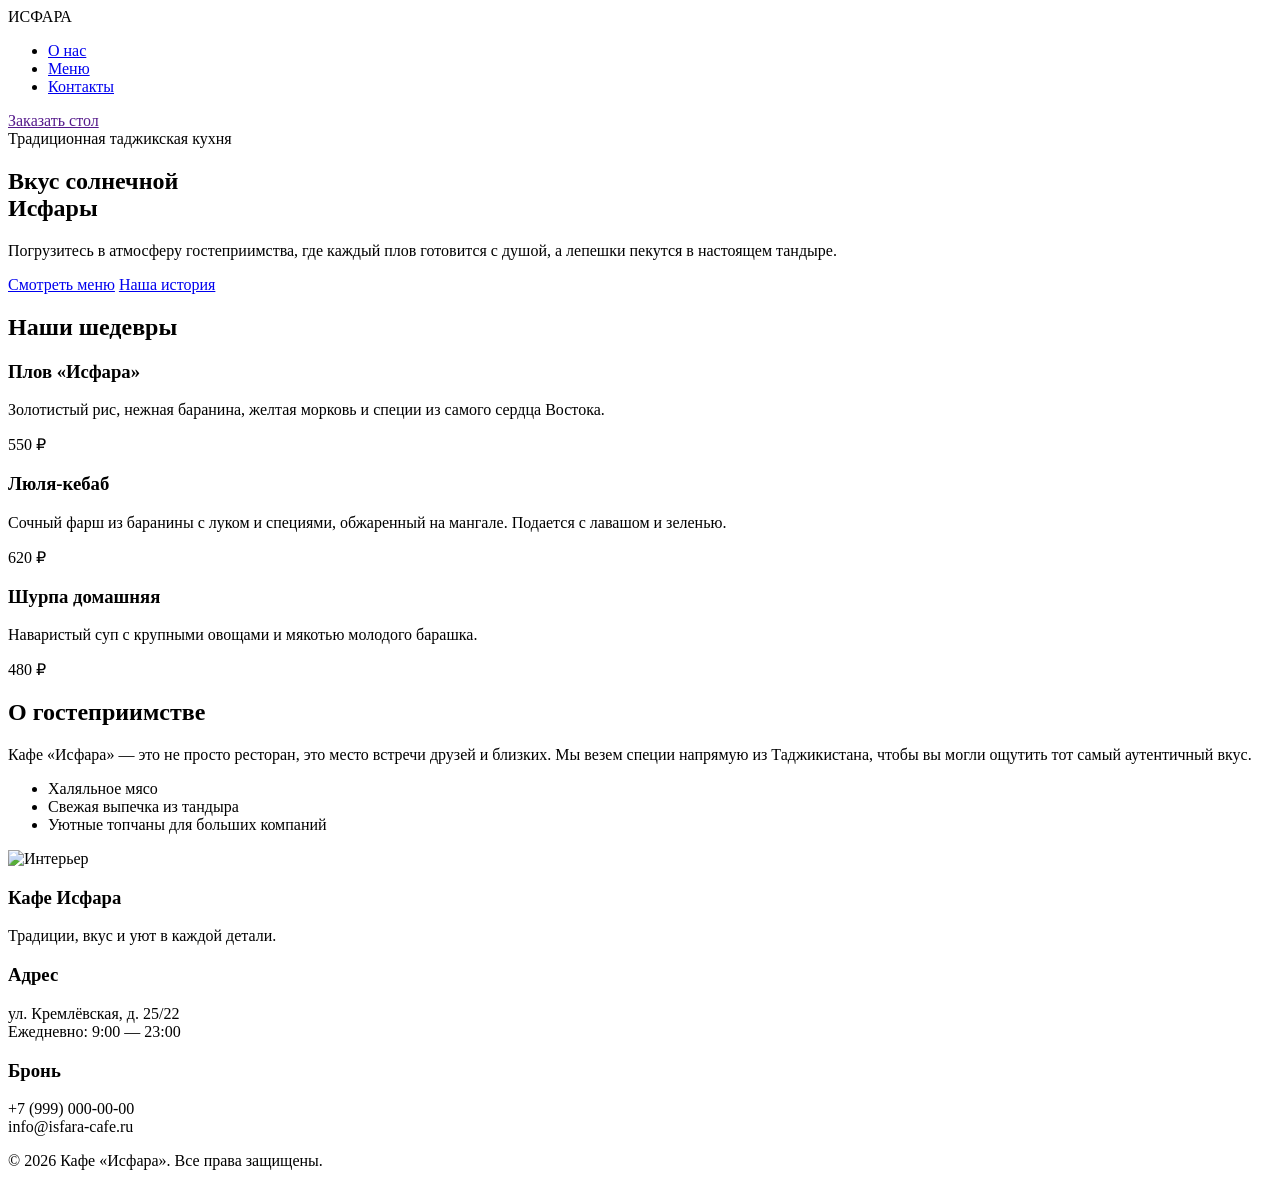
==== index.html @ 49c81a7a "initial commit" ====
﻿<!DOCTYPE html>
<html lang="ru">
<head>
    <meta charset="UTF-8">
    <meta name="viewport" content="width=device-width, initial-scale=1.0">
    <title>Кафе Исфара</title>
    <link rel="stylesheet" href="cssLand.css">

    <link href="https://fonts.googleapis.com/css2?family=Montserrat:wght@300;400;600&family=Playfair+Display:wght@700;900&display=swap" rel="stylesheet">
</head>
<body>

    <header class="navbar">
        <div class="container">
            <div class="logo">ИСФАРА</div>
            <nav>
                <ul class="nav-links">
                    <li><a href="#about">О нас</a></li>
                    <li><a href="#menu">Меню</a></li>
                    <li><a href="#contacts">Контакты</a></li>
                </ul>
            </nav>
            <a href="" class="btn-call">Заказать стол</a>
        </div>
    </header>

    <section class="hero">
        <div class="hero-overlay"></div>
        <div class="container">
            <div class="hero-content">
                <span class="subtitle">Традиционная таджикская кухня</span>
                <h1>Вкус солнечной <br><span>Исфары</span></h1>
                <p>Погрузитесь в атмосферу гостеприимства, где каждый плов готовится с душой,
                а лепешки пекутся в настоящем тандыре.</p>
                <div class="hero-actions">
                    <a href="#menu" class="btn-main">Смотреть меню</a>
                    <a href="#about" class="btn-link">Наша история</a>
                </div>
            </div>
        </div>
    </section>

    <section id="menu" class="menu-preview">
        <div class="container">
            <div class="section-header">
                <h2>Наши шедевры</h2>
                <div class="divider"></div>
            </div>

            <div class="menu-grid">
                <div class="menu-item">
                    <div class="item-img" style="background-image: url('https://avatars.mds.yandex.net/i?id=73cb5c51a3d77a589eba5d99e62030c5_l-4820664-images-thumbs&n=13') "></div>
                    <div class="item-info">
                        <h3>Плов «Исфара»</h3>
                        <p>Золотистый рис, нежная баранина, желтая морковь и специи из самого сердца Востока.</p>
                        <div class="price">550 ₽</div>
                    </div>
                </div>

                <div class="menu-item">
                    <div class="item-img" style="background-image: url('https://images.news.ru/2025/11/24/bbNG2Cs1iBHf1vgd61jyALWzpOBFdqSKSugCta4z_780.png')"></div>
                    <div class="item-info">
                        <h3>Люля-кебаб</h3>
                        <p>Сочный фарш из баранины с луком и специями, обжаренный на мангале. Подается с лавашом и зеленью.</p>
                        <div class="price">620 ₽</div>
                    </div>
                </div>

                <div class="menu-item">
                    <div class="item-img" style="background-image: url('https://images.gastronom.ru/cH8zvCYIRY01HW-zJS-FTLb1CxMKCtnE6d4xwbaliEY/pr:recipe-preview-image/g:ce/rs:auto:560:314:0/L2Ntcy9hbGwtaW1hZ2VzLzMwMTgyNWFiLThiNWEtNDkwZi05MDQyLTBkYWE2YTY0ZGI4Mi5qcGc.webp')"></div>
                    <div class="item-info">
                        <h3>Шурпа домашняя</h3>
                        <p>Наваристый суп с крупными овощами и мякотью молодого барашка.</p>
                        <div class="price">480 ₽</div>
                    </div>
                </div>
            </div>
        </div>
    </section>

    <section id="about" class="about">
        <div class="container">
            <div class="about-flex">
                <div class="about-text">
                    <h2>О гостеприимстве</h2>
                    <p>Кафе «Исфара» — это не просто ресторан, это место встречи друзей и близких. Мы везем специи напрямую из Таджикистана, чтобы вы могли ощутить тот самый аутентичный вкус.</p>
                    <ul class="features-list">
                        <li>Халяльное мясо</li>
                        <li>Свежая выпечка из тандыра</li>
                        <li>Уютные топчаны для больших компаний</li>
                    </ul>
                </div>
                <div class="about-image">
                    <img src="https://images.unsplash.com/photo-1514362545857-3bc16c4c7d1b?auto=format&fit=crop&w=800&q=80" alt="Интерьер">
                </div>
            </div>
        </div>
    </section>

    <footer id="contacts">
        <div class="container">
            <div class="footer-grid">
                <div>
                    <h3>Кафе Исфара</h3>
                    <p>Традиции, вкус и уют в каждой детали.</p>
                </div>
                <div>
                    <h3>Адрес</h3>
                    <p>ул. Кремлёвская, д. 25/22<br>Ежедневно: 9:00 — 23:00</p>
                </div>
                <div>
                    <h3>Бронь</h3>
                    <p>+7 (999) 000-00-00<br>info@isfara-cafe.ru</p>
                </div>
            </div>
            <div class="footer-bottom">
                &copy; 2026 Кафе «Исфара». Все права защищены.
            </div>
        </div>
    </footer>

</body>
</html>
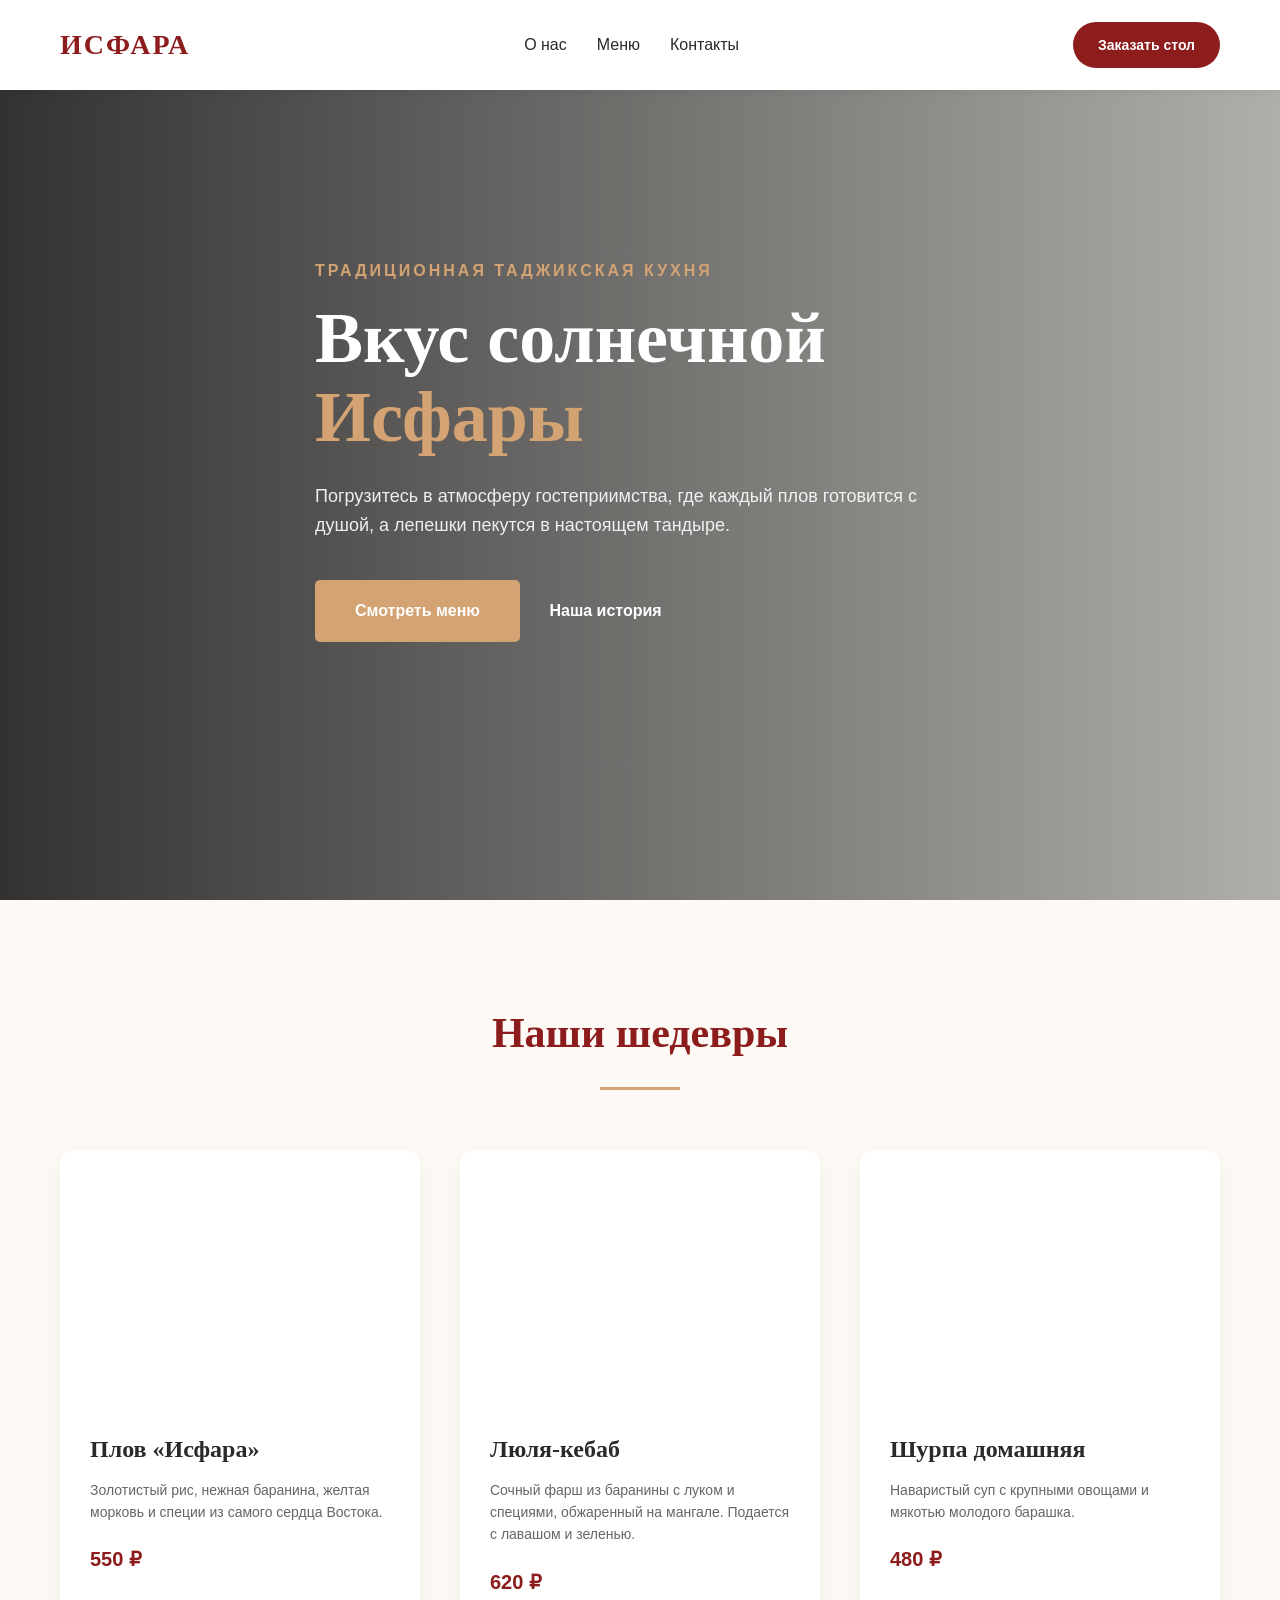
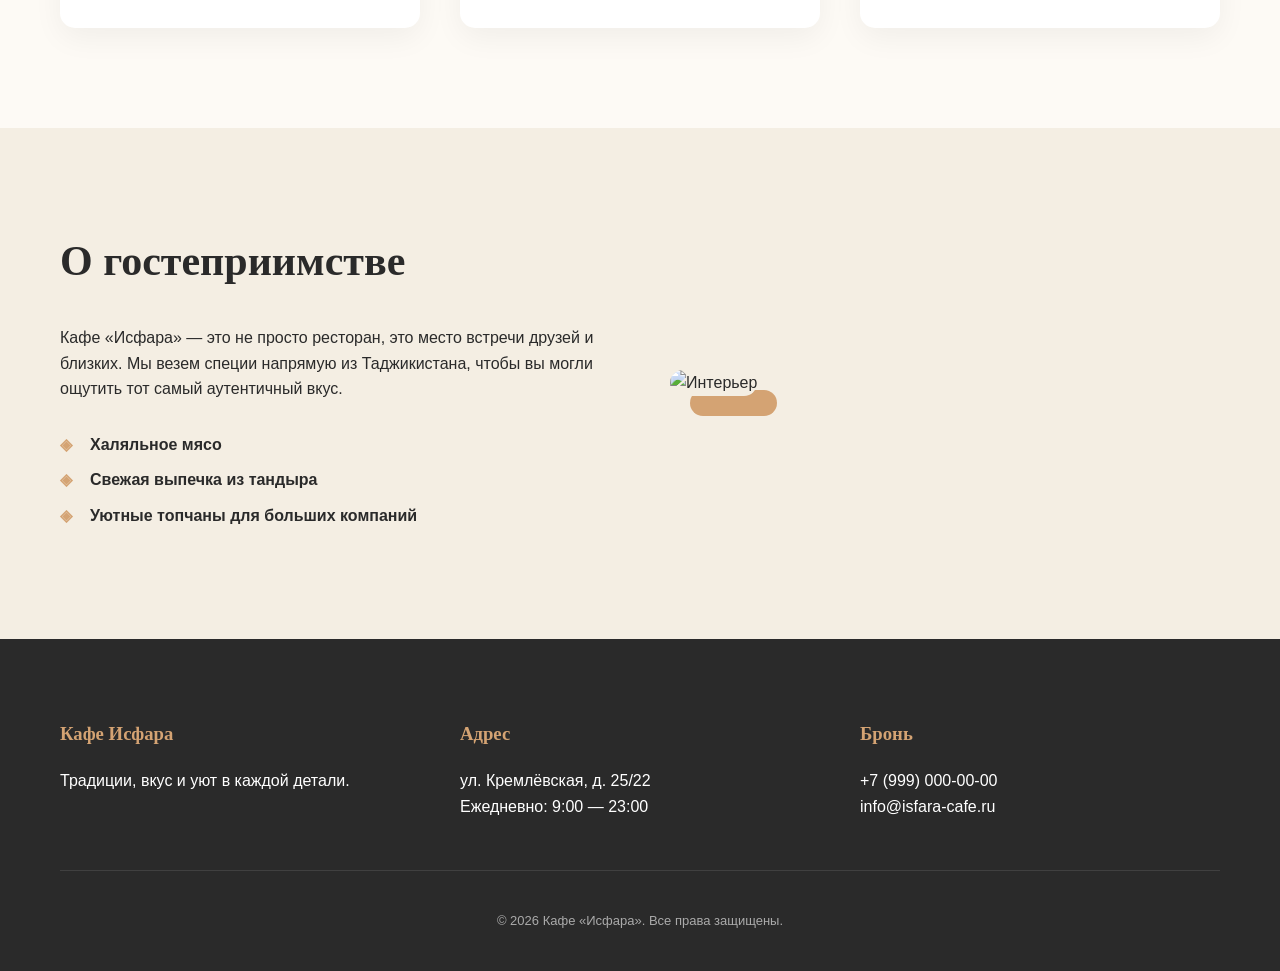
==== commit d5b8e84d: "editt css name" ====
--- a/index.html
+++ b/index.html
@@ -4,7 +4,7 @@
     <meta charset="UTF-8">
     <meta name="viewport" content="width=device-width, initial-scale=1.0">
     <title>Кафе Исфара</title>
-    <link rel="stylesheet" href="cssLand.css">
+    <link rel="stylesheet" href="style.css">
 
     <link href="https://fonts.googleapis.com/css2?family=Montserrat:wght@300;400;600&family=Playfair+Display:wght@700;900&display=swap" rel="stylesheet">
 </head>
--- a/style.css
+++ b/style.css
@@ -0,0 +1,309 @@
+﻿* {
+    margin: 0;
+    padding: 0;
+    box-sizing: border-box;
+}
+
+:root {
+    --primary: #8d1c1c; /* Гранатовый */
+    --accent: #d4a373; /* Песочно-золотой */
+    --dark: #2a2a2a;
+    --light: #fdfaf5; /* Сливочный фон */
+    --transition: 0.3s ease;
+}
+
+html {
+    scroll-behavior: smooth;
+}
+
+body {
+    font-family: 'Montserrat', sans-serif;
+    color: var(--dark);
+    background-color: var(--light);
+    line-height: 1.6;
+}
+
+h1, h2, h3 {
+    font-family: 'Playfair Display', serif;
+}
+
+.container {
+    max-width: 1200px;
+    margin: 0 auto;
+    padding: 0 20px;
+}
+
+.navbar {
+    height: 90px;
+    display: flex;
+    align-items: center;
+    background: white;
+    position: fixed;
+    width: 100%;
+    top: 0;
+    z-index: 1000;
+    box-shadow: 0 2px 10px rgba(0,0,0,0.05);
+}
+
+.navbar .container {
+    display: flex;
+    justify-content: space-between;
+    align-items: center;
+    width: 100%;
+}
+
+.logo {
+    font-family: 'Playfair Display', serif;
+    font-size: 28px;
+    font-weight: 900;
+    color: var(--primary);
+    letter-spacing: 2px;
+}
+
+.nav-links {
+    list-style: none;
+    display: flex;
+    gap: 30px;
+}
+
+.nav-links a {
+    text-decoration: none;
+    color: var(--dark);
+    font-weight: 500;
+    transition: var(--transition);
+}
+
+.nav-links a:hover {
+    color: var(--primary);
+}
+
+.btn-call {
+    background: var(--primary);
+    color: white;
+    padding: 12px 25px;
+    text-decoration: none;
+    border-radius: 50px;
+    font-size: 14px;
+    font-weight: 600;
+    transition: var(--transition);
+}
+
+.btn-call:hover {
+    background: #6e1616;
+    transform: translateY(-2px);
+}
+
+.hero {
+    height: 100vh;
+    background-image: url('https://images.unsplash.com/photo-1561651823-34feb02250e4?auto=format&fit=crop&w=1600&q=80');
+    background-size: cover;
+    background-position: center;
+    display: flex;
+    align-items: center;
+    position: relative;
+    color: white;
+    margin-top: 0;
+}
+
+.hero-overlay {
+    position: absolute;
+    top: 0;
+    left: 0;
+    width: 100%;
+    height: 100%;
+    background: linear-gradient(to right, rgba(0,0,0,0.8), rgba(0,0,0,0.3));
+}
+
+.hero-content {
+    position: relative;
+    max-width: 650px;
+    z-index: 2;
+}
+
+.subtitle {
+    display: block;
+    color: var(--accent);
+    text-transform: uppercase;
+    letter-spacing: 3px;
+    margin-bottom: 15px;
+    font-weight: 600;
+}
+
+.hero h1 {
+    font-size: 72px;
+    line-height: 1.1;
+    margin-bottom: 25px;
+}
+
+.hero h1 span {
+    color: var(--accent);
+}
+
+.hero p {
+    font-size: 18px;
+    margin-bottom: 40px;
+    opacity: 0.9;
+}
+
+.btn-main {
+    background: var(--accent);
+    color: white;
+    padding: 18px 40px;
+    text-decoration: none;
+    border-radius: 5px;
+    font-weight: 600;
+    display: inline-block;
+    transition: var(--transition);
+}
+
+.btn-main:hover {
+    background: #c29162;
+}
+
+.btn-link {
+    color: white;
+    text-decoration: none;
+    margin-left: 25px;
+    font-weight: 600;
+}
+
+.menu-preview {
+    padding: 100px 0;
+}
+
+.section-header {
+    text-align: center;
+    margin-bottom: 60px;
+}
+
+.section-header h2 {
+    font-size: 42px;
+    color: var(--primary);
+}
+
+.divider {
+    width: 80px;
+    height: 3px;
+    background: var(--accent);
+    margin: 20px auto;
+}
+
+.menu-grid {
+    display: grid;
+    grid-template-columns: repeat(auto-fit, minmax(300px, 1fr));
+    gap: 40px;
+}
+
+.menu-item {
+    background: white;
+    border-radius: 15px;
+    overflow: hidden;
+    box-shadow: 0 10px 30px rgba(0,0,0,0.05);
+    transition: var(--transition);
+}
+
+.menu-item:hover {
+    transform: translateY(-10px);
+}
+
+.item-img {
+    height: 250px;
+    background-size: cover;
+    background-position: center;
+}
+
+.item-info {
+    padding: 30px;
+}
+
+.item-info h3 {
+    margin-bottom: 10px;
+    font-size: 24px;
+}
+
+.item-info p {
+    font-size: 14px;
+    color: #666;
+    margin-bottom: 20px;
+}
+
+.price {
+    font-weight: 700;
+    color: var(--primary);
+    font-size: 20px;
+}
+
+.about {
+    padding: 100px 0;
+    background: #f4eee3;
+}
+
+.about-flex {
+    display: flex;
+    align-items: center;
+    gap: 60px;
+}
+
+.about-text {
+    flex: 1;
+}
+
+.about-text h2 {
+    font-size: 42px;
+    margin-bottom: 30px;
+}
+
+.features-list {
+    list-style: none;
+    margin-top: 30px;
+}
+
+.features-list li {
+    padding-left: 30px;
+    position: relative;
+    margin-bottom: 10px;
+    font-weight: 600;
+}
+
+.features-list li::before {
+    content: '◈';
+    position: absolute;
+    left: 0;
+    color: var(--accent);
+}
+
+.about-image {
+    flex: 1;
+}
+
+.about-image img {
+    width: 100%;
+    border-radius: 20px;
+    box-shadow: 20px 20px 0 var(--accent);
+}
+
+footer {
+    background: var(--dark);
+    color: white;
+    padding: 80px 0 40px;
+}
+
+.footer-grid {
+    display: grid;
+    grid-template-columns: repeat(auto-fit, minmax(200px, 1fr));
+    gap: 40px;
+    border-bottom: 1px solid rgba(255,255,255,0.1);
+    padding-bottom: 50px;
+}
+
+footer h3 {
+    color: var(--accent);
+    margin-bottom: 20px;
+}
+
+.footer-bottom {
+    text-align: center;
+    padding-top: 40px;
+    font-size: 13px;
+    opacity: 0.6;
+}
